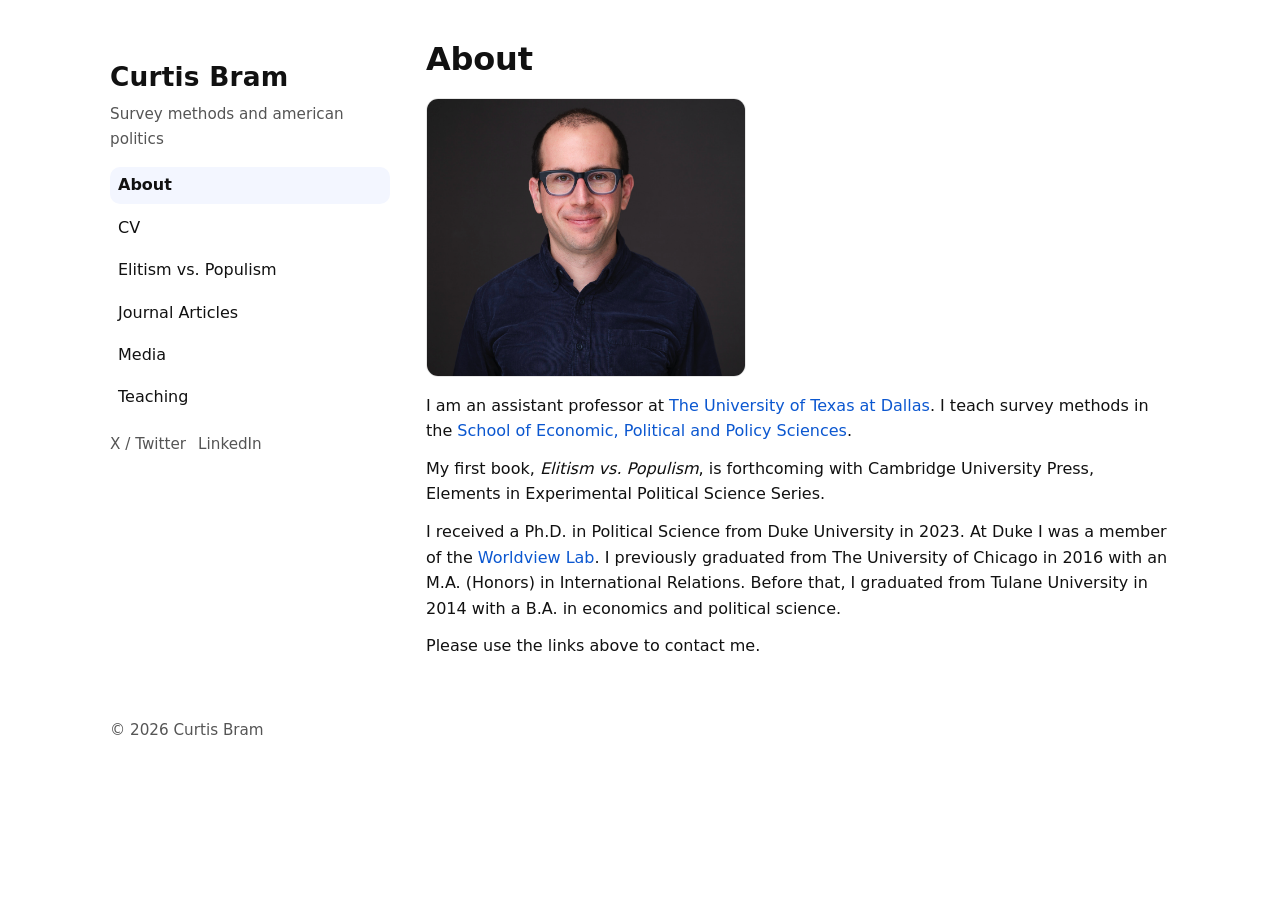
==== index.html @ 61cbe319 "Add files via upload" ====
<!doctype html>
<html lang="en">
<head>
  <meta charset="utf-8">
  <meta name="viewport" content="width=device-width, initial-scale=1">
  <title>About | Curtis Bram</title>
  <meta name="description" content="Curtis Bram is an assistant professor at The University of Texas at Dallas. Survey methods and american politics.">
  <link rel="stylesheet" href="/assets/css/styles.css">
</head>
<body>
  <a class="skip-link" href="#main">Skip to content</a>

  <div class="layout">
    <header class="site-header">
      <div class="brand">
        <a class="site-title" href="/">Curtis Bram</a>
        <p class="site-tagline">Survey methods and american politics</p>
      </div>

      <button class="nav-toggle" aria-expanded="false" aria-controls="site-nav">Menu</button>

      <nav id="site-nav" class="site-nav" aria-label="Primary">
          <a href="/" class="active">About</a>
          <a href="/vitae/" class="">CV</a>
          <a href="/elitism-vs-populism/" class="">Elitism vs. Populism</a>
          <a href="/publications/" class="">Journal Articles</a>
          <a href="/media/" class="">Media</a>
          <a href="/teaching/" class="">Teaching</a>
      </nav>

      <div class="social" aria-label="Social links">
        <a href="https://twitter.com/curtisgbram" target="_blank" rel="noopener noreferrer">X / Twitter</a>
        <a href="https://www.linkedin.com/in/curtisbram" target="_blank" rel="noopener noreferrer">LinkedIn</a>
      </div>
    </header>

    <main id="main" class="content">
      <h1>About</h1>

      <figure class="headshot">
        <picture>
          <source srcset="/assets/img/headshot.webp" type="image/webp">
          <img src="/assets/img/headshot.jpg" alt="Portrait of Curtis Bram" width="320" height="278" loading="lazy">
        </picture>
      </figure>

      <p>I am an assistant professor at <a href="https://www.utdallas.edu/" target="_blank" rel="noopener noreferrer">The University of Texas at Dallas</a>. I teach survey methods in the <a href="https://epps.utdallas.edu/" target="_blank" rel="noopener noreferrer">School of Economic, Political and Policy Sciences</a>.</p>

      <p>My first book, <em>Elitism vs. Populism</em>, is forthcoming with Cambridge University Press, Elements in Experimental Political Science Series.</p>

      <p>I received a Ph.D. in Political Science from Duke University in 2023. At Duke I was a member of the <a href="https://kenan.ethics.duke.edu/worldview-lab/" target="_blank" rel="noopener noreferrer">Worldview Lab</a>. I previously graduated from The University of Chicago in 2016 with an M.A. (Honors) in International Relations. Before that, I graduated from Tulane University in 2014 with a B.A. in economics and political science.</p>

      <p>Please use the links above to contact me.</p>

    </main>
  </div>

  <footer class="site-footer">
    <p>© <span id="year"></span> Curtis Bram</p>
  </footer>

  <script src="/assets/js/nav.js"></script>
</body>
</html>
---- assets/css/styles.css ----
:root{
  --text:#111;
  --muted:#555;
  --border:#e6e6e6;
  --bg:#fff;
  --link:#0b57d0;
  --maxw:1100px;
  --sidebar:280px;
  --radius:12px;
}

*{box-sizing:border-box;}
html,body{height:100%;}
body{
  margin:0;
  font-family: system-ui, -apple-system, Segoe UI, Roboto, Helvetica, Arial, "Apple Color Emoji","Segoe UI Emoji";
  color:var(--text);
  background:var(--bg);
  line-height:1.6;
}

a{color:var(--link); text-decoration:none;}
a:hover{text-decoration:underline;}
a:focus-visible, button:focus-visible{outline:3px solid #9cc3ff; outline-offset:2px;}

.skip-link{
  position:absolute;
  left:-999px;
  top:auto;
  width:1px;
  height:1px;
  overflow:hidden;
}
.skip-link:focus{
  left:1rem;
  top:1rem;
  width:auto;
  height:auto;
  padding:.5rem .75rem;
  background:#fff;
  border:1px solid var(--border);
  border-radius:8px;
  z-index:9999;
}

.layout{
  max-width:var(--maxw);
  margin:0 auto;
  padding:2.5rem 1.25rem 2rem;
  display:grid;
  grid-template-columns: var(--sidebar) minmax(0, 1fr);
  gap:2.25rem;
}

.site-header{
  align-self:start;
  position:sticky;
  top:1.25rem;
  padding:1rem 0;
}

.brand{
  margin-bottom:1rem;
}
.site-title{
  display:inline-block;
  font-size:1.65rem;
  font-weight:700;
  letter-spacing:0.2px;
  color:var(--text);
}
.site-tagline{
  margin:.25rem 0 0;
  color:var(--muted);
  font-size:.95rem;
}

.nav-toggle{
  display:none;
  margin:.75rem 0 0;
  padding:.55rem .7rem;
  border:1px solid var(--border);
  background:#fff;
  border-radius:10px;
  cursor:pointer;
  font-weight:600;
}

.site-nav{
  display:flex;
  flex-direction:column;
  gap:.35rem;
  margin:1rem 0 1rem;
  padding:0;
}

.site-nav a{
  padding:.35rem .5rem;
  border-radius:10px;
  color:var(--text);
}
.site-nav a.active{
  background:#f3f6ff;
  color:var(--text);
  font-weight:650;
}
.site-nav a:hover{
  background:#f6f6f6;
  text-decoration:none;
}

.social{
  display:flex;
  gap:.75rem;
  flex-wrap:wrap;
  margin-top:1rem;
  font-size:.95rem;
}
.social a{
  color:var(--muted);
}
.social a:hover{
  color:var(--text);
  text-decoration:underline;
}

.content{
  min-width:0;
}

.content h1{
  font-size:2rem;
  line-height:1.2;
  margin:0 0 1rem;
  letter-spacing:-0.2px;
}

.content h2{
  font-size:1.35rem;
  margin:2rem 0 .75rem;
}
.content h3{
  font-size:1.1rem;
  margin:1.5rem 0 .5rem;
}

.content p{
  margin:.75rem 0;
}

.headshot{
  margin:1.25rem 0 1rem;
}
.headshot img{
  display:block;
  width:min(320px, 100%);
  height:auto;
  border-radius:var(--radius);
  border:1px solid var(--border);
}

.meta-links{
  display:flex;
  flex-wrap:wrap;
  gap:.85rem;
  margin:1rem 0;
  padding:0;
  list-style:none;
}
.meta-links a{
  display:inline-block;
  padding:.25rem .5rem;
  border:1px solid var(--border);
  border-radius:999px;
  color:var(--text);
  background:#fff;
  font-size:.95rem;
}
.meta-links a:hover{
  background:#f6f6f6;
  text-decoration:none;
}

.pub-list{
  padding-left:1.25rem;
}
.pub-list > li{
  margin:1.1rem 0 1.7rem;
}
.pub-list em{font-style:italic;}
.pub-links{
  margin:.5rem 0 0;
  display:flex;
  flex-wrap:wrap;
  gap:.75rem;
  font-size:.95rem;
}
.pub-links a{
  color:var(--link);
}

.hr{
  height:1px;
  background:var(--border);
  border:0;
  margin:2rem 0;
}

.site-footer{
  max-width:var(--maxw);
  margin:0 auto;
  padding:0 1.25rem 2.5rem;
  color:var(--muted);
  font-size:.95rem;
}

.note{
  padding:1rem;
  border:1px solid var(--border);
  border-radius:var(--radius);
  background:#fafafa;
  color:var(--muted);
}

@media (max-width: 860px){
  .layout{
    grid-template-columns: 1fr;
    padding-top:1.5rem;
  }

  .site-header{
    position:static;
    padding:0;
  }

  .nav-toggle{
    display:inline-flex;
    align-items:center;
    gap:.5rem;
  }

  .site-nav{
    margin:.75rem 0 0;
    border:1px solid var(--border);
    border-radius:var(--radius);
    padding:.5rem;
    max-height:0;
    overflow:hidden;
    transition:max-height 180ms ease;
  }

  .site-nav.open{
    max-height:320px;
  }
}
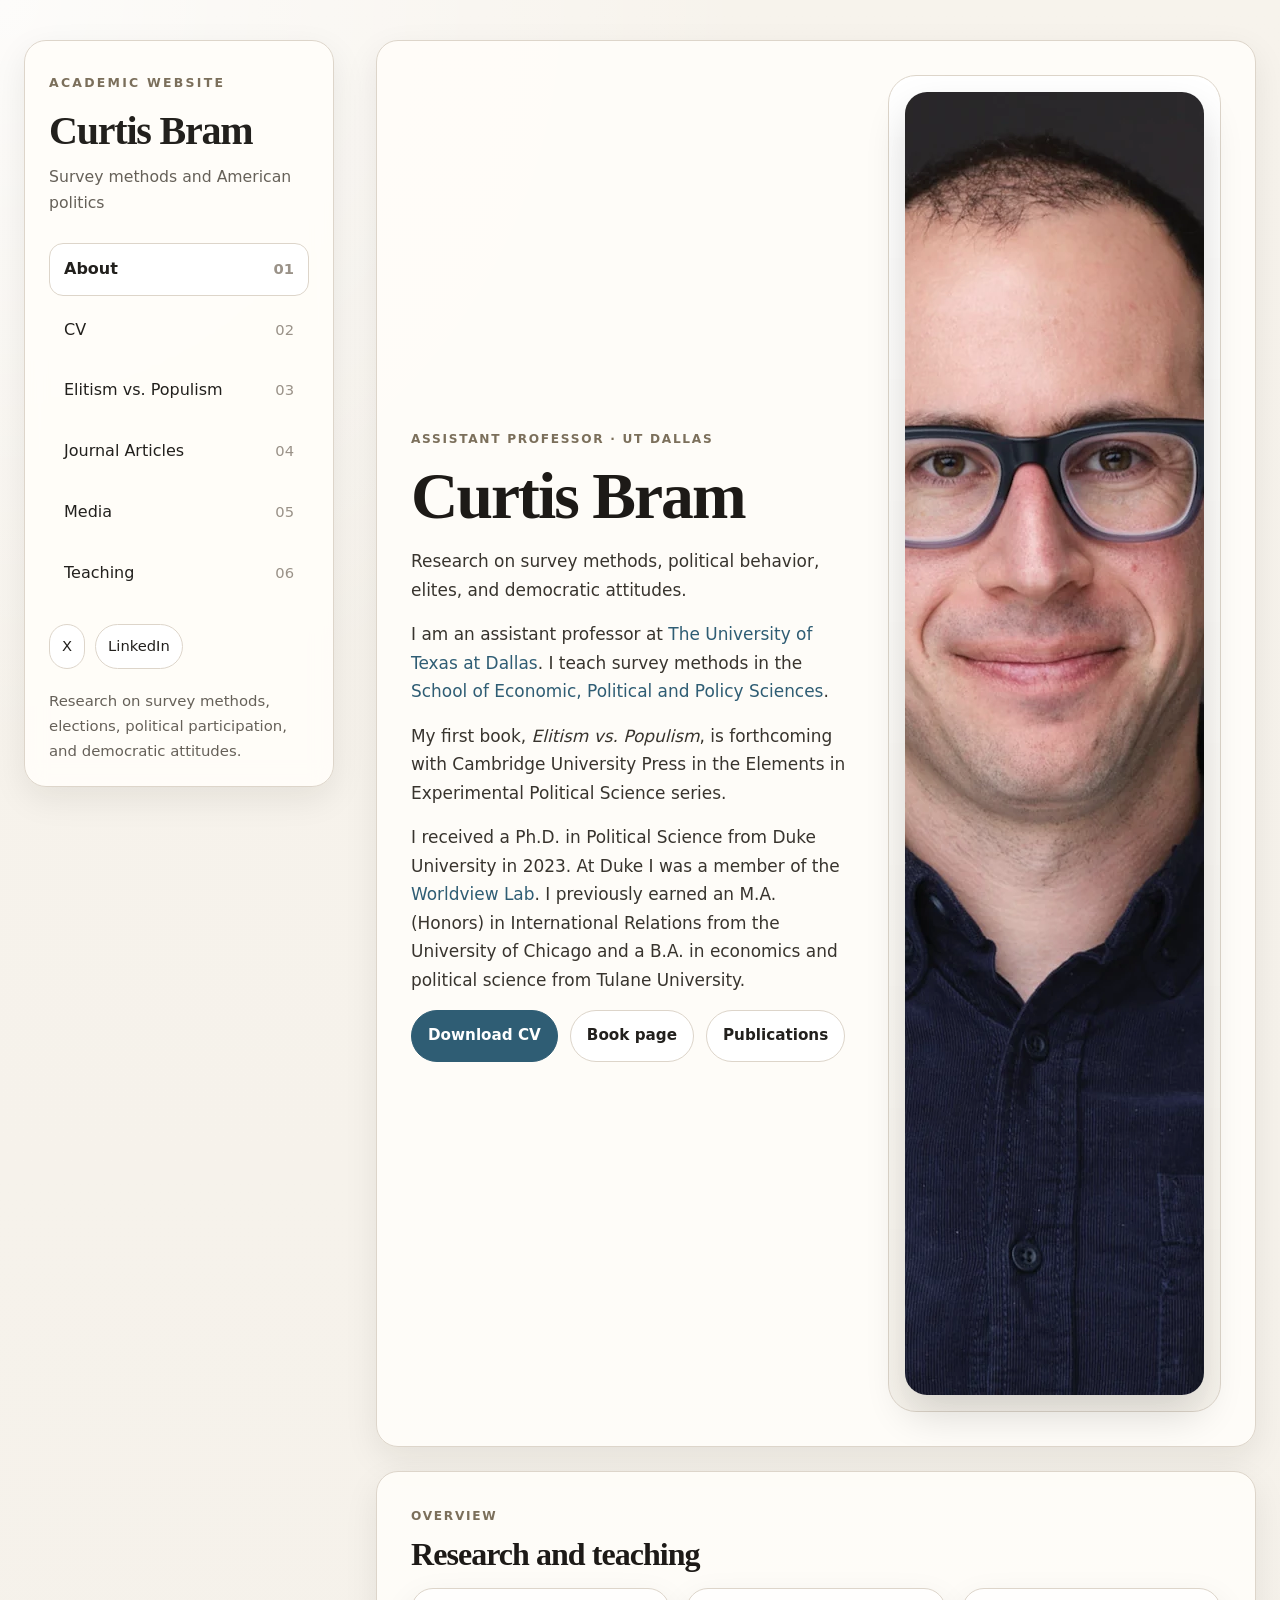
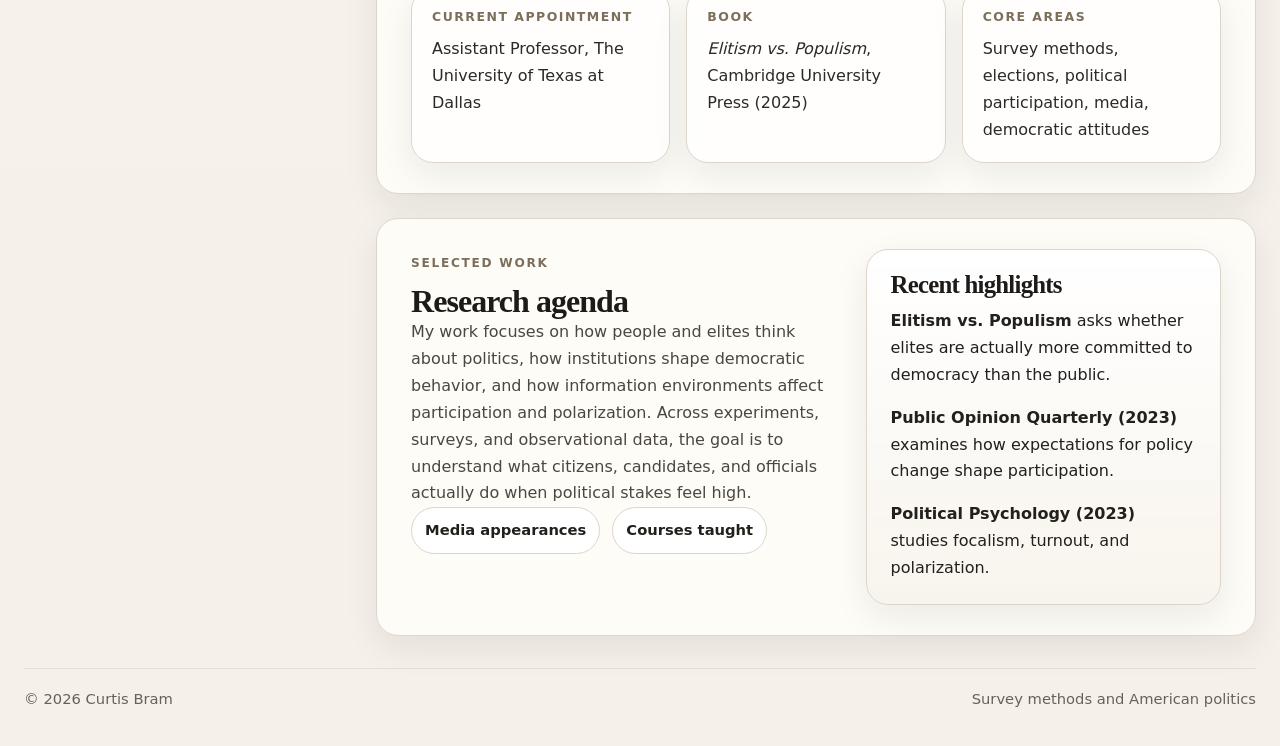
==== commit 1e5b7e44: "Add files via upload" ====
--- a/index.html
+++ b/index.html
@@ -3,62 +3,136 @@
 <head>
   <meta charset="utf-8">
   <meta name="viewport" content="width=device-width, initial-scale=1">
+  <script>
+(function () {
+  var host = window.location.hostname || "";
+  var base = "/";
+  if (host.endsWith("github.io")) {
+    var parts = window.location.pathname.split("/").filter(Boolean);
+    if (parts.length > 0) {
+      base = "/" + parts[0] + "/";
+    }
+  }
+  document.write('<base href="' + base + '">');
+})();
+</script>
   <title>About | Curtis Bram</title>
-  <meta name="description" content="Curtis Bram is an assistant professor at The University of Texas at Dallas. Survey methods and american politics.">
-  <link rel="stylesheet" href="/assets/css/styles.css">
+  <meta name="description" content="Curtis Bram is an assistant professor at The University of Texas at Dallas. Research on survey methods and American politics.">
+  <meta name="theme-color" content="#f5f1ea">
+  <meta property="og:title" content="About | Curtis Bram">
+  <meta property="og:description" content="Curtis Bram is an assistant professor at The University of Texas at Dallas. Research on survey methods and American politics.">
+  <meta property="og:type" content="website">
+  <meta property="og:image" content="assets/img/headshot.jpg">
+  <link rel="stylesheet" href="assets/css/styles.css">
+  
 </head>
 <body>
   <a class="skip-link" href="#main">Skip to content</a>
+  <div class="shell">
+    <aside class="sidebar">
+      <div class="sidebar-card">
+        <div class="site-kicker">Academic website</div>
+        <a class="brand-link" href="./">
+          <h1 class="site-name">Curtis Bram</h1>
+        </a>
+        <p class="site-tagline">Survey methods and American politics</p>
+        <button class="nav-toggle" aria-expanded="false" aria-controls="site-nav">Menu</button>
+        <nav class="nav" id="site-nav" aria-label="Primary navigation">
+          <a href="./" aria-current="page"><span>About</span><span>01</span></a>
+<a href="vitae/"><span>CV</span><span>02</span></a>
+<a href="elitism-vs-populism/"><span>Elitism vs. Populism</span><span>03</span></a>
+<a href="publications/"><span>Journal Articles</span><span>04</span></a>
+<a href="media/"><span>Media</span><span>05</span></a>
+<a href="teaching/"><span>Teaching</span><span>06</span></a>
+        </nav>
+        <div class="social-list" aria-label="Social links">
+          <a class="social-pill" href="https://twitter.com/curtisgbram" target="_blank" rel="noopener noreferrer">X</a><a class="social-pill" href="https://www.linkedin.com/in/curtisbram" target="_blank" rel="noopener noreferrer">LinkedIn</a>
+        </div>
+        <p class="sidebar-note">Research on survey methods, elections, political participation, and democratic attitudes.</p>
+      </div>
+    </aside>
+    <main class="main" id="main">
+      
+<section class="hero-card">
+  <div class="hero-grid">
+    <div class="hero-copy">
+      <div class="eyebrow">Assistant Professor · UT Dallas</div>
+      <h2 class="hero-title">Curtis Bram</h2>
+      <p class="hero-subtitle">Research on survey methods, political behavior, elites, and democratic attitudes.</p>
+      <p>I am an assistant professor at <a href="https://www.utdallas.edu/" target="_blank" rel="noopener noreferrer">The University of Texas at Dallas</a>. I teach survey methods in the <a href="https://epps.utdallas.edu/" target="_blank" rel="noopener noreferrer">School of Economic, Political and Policy Sciences</a>.</p>
+      <p>My first book, <em>Elitism vs. Populism</em>, is forthcoming with Cambridge University Press in the Elements in Experimental Political Science series.</p>
+      <p>I received a Ph.D. in Political Science from Duke University in 2023. At Duke I was a member of the <a href="https://kenan.ethics.duke.edu/worldview-lab/" target="_blank" rel="noopener noreferrer">Worldview Lab</a>. I previously earned an M.A. (Honors) in International Relations from the University of Chicago and a B.A. in economics and political science from Tulane University.</p>
+      <div class="hero-actions">
+        <a class="btn btn-primary" href="vitae/">Download CV</a>
+        <a class="btn" href="elitism-vs-populism/">Book page</a>
+        <a class="btn" href="publications/">Publications</a>
+      </div>
+    </div>
+    <div class="hero-photo-wrap">
+      <div class="hero-photo">
+        <picture>
+          <source srcset="assets/img/headshot.webp" type="image/webp">
+          <img src="assets/img/headshot.jpg" alt="Portrait of Curtis Bram" width="1500" height="1303">
+        </picture>
+      </div>
+      <p class="hero-caption"></p>
+    </div>
+  </div>
+</section>
 
-  <div class="layout">
-    <header class="site-header">
-      <div class="brand">
-        <a class="site-title" href="/">Curtis Bram</a>
-        <p class="site-tagline">Survey methods and american politics</p>
+<section class="panel">
+  <div class="section-header">
+    <div>
+      <div class="eyebrow">Overview</div>
+      <h2 class="section-title">Research and teaching</h2>
+    </div>
+  </div>
+  <div class="grid-3">
+    <div class="stat">
+      <p class="stat-label">Current appointment</p>
+      <p class="stat-value">Assistant Professor, The University of Texas at Dallas</p>
+    </div>
+    <div class="stat">
+      <p class="stat-label">Book</p>
+      <p class="stat-value"><em>Elitism vs. Populism</em>, Cambridge University Press (2025)</p>
+    </div>
+    <div class="stat">
+      <p class="stat-label">Core areas</p>
+      <p class="stat-value">Survey methods, elections, political participation, media, democratic attitudes</p>
+    </div>
+  </div>
+</section>
+
+<section class="panel">
+  <div class="callout-grid">
+    <div>
+      <div class="eyebrow">Selected work</div>
+      <h2 class="section-title">Research agenda</h2>
+      <p class="section-copy">My work focuses on how people and elites think about politics, how institutions shape democratic behavior, and how information environments affect participation and polarization. Across experiments, surveys, and observational data, the goal is to understand what citizens, candidates, and officials actually do when political stakes feel high.</p>
+      <div class="button-row">
+        <a class="link-chip" href="media/">Media appearances</a>
+        <a class="link-chip" href="teaching/">Courses taught</a>
       </div>
-
-      <button class="nav-toggle" aria-expanded="false" aria-controls="site-nav">Menu</button>
-
-      <nav id="site-nav" class="site-nav" aria-label="Primary">
-          <a href="/" class="active">About</a>
-          <a href="/vitae/" class="">CV</a>
-          <a href="/elitism-vs-populism/" class="">Elitism vs. Populism</a>
-          <a href="/publications/" class="">Journal Articles</a>
-          <a href="/media/" class="">Media</a>
-          <a href="/teaching/" class="">Teaching</a>
-      </nav>
-
-      <div class="social" aria-label="Social links">
-        <a href="https://twitter.com/curtisgbram" target="_blank" rel="noopener noreferrer">X / Twitter</a>
-        <a href="https://www.linkedin.com/in/curtisbram" target="_blank" rel="noopener noreferrer">LinkedIn</a>
-      </div>
-    </header>
-
-    <main id="main" class="content">
-      <h1>About</h1>
-
-      <figure class="headshot">
-        <picture>
-          <source srcset="/assets/img/headshot.webp" type="image/webp">
-          <img src="/assets/img/headshot.jpg" alt="Portrait of Curtis Bram" width="320" height="278" loading="lazy">
-        </picture>
-      </figure>
-
-      <p>I am an assistant professor at <a href="https://www.utdallas.edu/" target="_blank" rel="noopener noreferrer">The University of Texas at Dallas</a>. I teach survey methods in the <a href="https://epps.utdallas.edu/" target="_blank" rel="noopener noreferrer">School of Economic, Political and Policy Sciences</a>.</p>
-
-      <p>My first book, <em>Elitism vs. Populism</em>, is forthcoming with Cambridge University Press, Elements in Experimental Political Science Series.</p>
-
-      <p>I received a Ph.D. in Political Science from Duke University in 2023. At Duke I was a member of the <a href="https://kenan.ethics.duke.edu/worldview-lab/" target="_blank" rel="noopener noreferrer">Worldview Lab</a>. I previously graduated from The University of Chicago in 2016 with an M.A. (Honors) in International Relations. Before that, I graduated from Tulane University in 2014 with a B.A. in economics and political science.</p>
-
-      <p>Please use the links above to contact me.</p>
+    </div>
+    <div class="book-callout">
+      <h3 class="card-title">Recent highlights</h3>
+      <ul class="list-clean">
+        <li><strong>Elitism vs. Populism</strong> asks whether elites are actually more committed to democracy than the public.</li>
+        <li><strong>Public Opinion Quarterly (2023)</strong> examines how expectations for policy change shape participation.</li>
+        <li><strong>Political Psychology (2023)</strong> studies focalism, turnout, and polarization.</li>
+      </ul>
+    </div>
+  </div>
+</section>
 
     </main>
   </div>
-
-  <footer class="site-footer">
-    <p>© <span id="year"></span> Curtis Bram</p>
+  <footer class="footer">
+    <div class="footer-inner">
+      <div>© <span id="year"></span> Curtis Bram</div>
+      <div>Survey methods and American politics</div>
+    </div>
   </footer>
-
-  <script src="/assets/js/nav.js"></script>
+  <script src="assets/js/site.js"></script>
 </body>
-</html>
+</html>
--- a/assets/css/styles.css
+++ b/assets/css/styles.css
@@ -1,255 +1,358 @@
+
 :root{
-  --text:#111;
-  --muted:#555;
-  --border:#e6e6e6;
-  --bg:#fff;
-  --link:#0b57d0;
-  --maxw:1100px;
-  --sidebar:280px;
-  --radius:12px;
-}
-
+  --bg:#f5f1ea;
+  --paper:#fffdf9;
+  --paper-2:#fcfaf6;
+  --text:#22201d;
+  --muted:#666159;
+  --line:#ddd5ca;
+  --line-2:#e7dfd4;
+  --accent:#2f5d74;
+  --accent-2:#7b6f5b;
+  --shadow:0 12px 34px rgba(26,23,19,.08);
+  --radius:22px;
+  --max:1280px;
+  --sidebar:310px;
+}
 *{box-sizing:border-box;}
-html,body{height:100%;}
+html{scroll-behavior:smooth;}
 body{
   margin:0;
-  font-family: system-ui, -apple-system, Segoe UI, Roboto, Helvetica, Arial, "Apple Color Emoji","Segoe UI Emoji";
-  color:var(--text);
-  background:var(--bg);
-  line-height:1.6;
-}
-
-a{color:var(--link); text-decoration:none;}
+  color:var(--text);
+  background:
+    radial-gradient(circle at top left, rgba(255,255,255,.75), transparent 28%),
+    linear-gradient(180deg, #f7f3ec 0%, var(--bg) 100%);
+  font-family: Inter, ui-sans-serif, system-ui, -apple-system, BlinkMacSystemFont, "Segoe UI", sans-serif;
+  line-height:1.68;
+  text-rendering:optimizeLegibility;
+}
+a{color:var(--accent); text-decoration:none;}
 a:hover{text-decoration:underline;}
-a:focus-visible, button:focus-visible{outline:3px solid #9cc3ff; outline-offset:2px;}
-
-.skip-link{
-  position:absolute;
-  left:-999px;
-  top:auto;
-  width:1px;
-  height:1px;
-  overflow:hidden;
-}
-.skip-link:focus{
-  left:1rem;
-  top:1rem;
-  width:auto;
-  height:auto;
-  padding:.5rem .75rem;
-  background:#fff;
-  border:1px solid var(--border);
-  border-radius:8px;
-  z-index:9999;
-}
-
-.layout{
-  max-width:var(--maxw);
+a:focus-visible, button:focus-visible{outline:3px solid rgba(47,93,116,.35); outline-offset:3px;}
+img{max-width:100%; display:block;}
+.skip-link{position:absolute; left:-9999px; top:auto;}
+.skip-link:focus{left:1rem; top:1rem; z-index:1000; background:#fff; padding:.65rem .9rem; border-radius:10px; border:1px solid var(--line);}
+
+.shell{
+  max-width:var(--max);
   margin:0 auto;
-  padding:2.5rem 1.25rem 2rem;
+  padding:40px 24px 32px;
   display:grid;
-  grid-template-columns: var(--sidebar) minmax(0, 1fr);
-  gap:2.25rem;
-}
-
-.site-header{
+  gap:42px;
+  grid-template-columns:minmax(260px,var(--sidebar)) minmax(0,1fr);
+}
+.sidebar{
+  position:sticky;
+  top:24px;
   align-self:start;
-  position:sticky;
-  top:1.25rem;
-  padding:1rem 0;
-}
-
-.brand{
-  margin-bottom:1rem;
-}
-.site-title{
+}
+.sidebar-card,
+.panel,
+.notice,
+.pub-card,
+.media-card,
+.course-card,
+.stat,
+.cta-card,
+.hero-card,
+.book-callout,
+.cv-panel{
+  border:1px solid var(--line);
+  background:rgba(255,253,249,.93);
+  box-shadow:var(--shadow);
+  border-radius:var(--radius);
+}
+.sidebar-card{
+  padding:28px 24px 22px;
+  backdrop-filter: blur(10px);
+}
+.brand-link{
+  color:var(--text);
+  text-decoration:none;
+}
+.brand-link:hover{text-decoration:none;}
+.site-name{
+  margin:0;
+  font-family: "Iowan Old Style", "Palatino Linotype", Palatino, "Book Antiqua", Georgia, serif;
+  font-size:2.5rem;
+  line-height:1.05;
+  letter-spacing:-.03em;
+  font-weight:600;
+}
+.site-tagline{
+  margin:12px 0 0;
+  color:var(--muted);
+  font-size:.98rem;
+}
+.site-kicker{
   display:inline-block;
-  font-size:1.65rem;
+  margin:0 0 16px;
+  color:var(--accent-2);
+  font-size:.78rem;
+  text-transform:uppercase;
+  letter-spacing:.18em;
   font-weight:700;
-  letter-spacing:0.2px;
-  color:var(--text);
-}
-.site-tagline{
-  margin:.25rem 0 0;
-  color:var(--muted);
-  font-size:.95rem;
-}
-
+}
 .nav-toggle{
   display:none;
-  margin:.75rem 0 0;
-  padding:.55rem .7rem;
-  border:1px solid var(--border);
+  margin:18px 0 0;
+  border:1px solid var(--line);
   background:#fff;
-  border-radius:10px;
+  padding:.8rem 1rem;
+  border-radius:14px;
+  font:inherit;
+  font-weight:600;
+  color:var(--text);
   cursor:pointer;
+}
+.nav{
+  margin:26px 0 0;
+  padding:0;
+  display:grid;
+  gap:8px;
+}
+.nav a{
+  display:flex;
+  align-items:center;
+  justify-content:space-between;
+  gap:12px;
+  padding:12px 14px;
+  border-radius:14px;
+  color:var(--text);
+  border:1px solid transparent;
+  transition:transform .12s ease, background .12s ease, border-color .12s ease;
+}
+.nav a:hover{
+  text-decoration:none;
+  background:rgba(255,255,255,.72);
+  border-color:var(--line-2);
+  transform:translateX(2px);
+}
+.nav a[aria-current="page"]{
+  background:#fff;
+  border-color:var(--line);
+  font-weight:650;
+}
+.nav a span:last-child{
+  color:#9a9288;
+  font-size:.92rem;
+}
+.social-list{
+  display:flex;
+  gap:10px;
+  flex-wrap:wrap;
+  margin:24px 0 0;
+}
+.social-pill{
+  display:inline-flex;
+  align-items:center;
+  gap:8px;
+  padding:9px 12px;
+  border-radius:999px;
+  border:1px solid var(--line);
+  background:#fff;
+  color:var(--text);
+  font-size:.92rem;
+}
+.social-pill:hover{text-decoration:none; background:#faf8f4;}
+.sidebar-note{
+  margin:20px 0 0;
+  color:var(--muted);
+  font-size:.93rem;
+}
+
+.main{
+  min-width:0;
+  display:grid;
+  gap:24px;
+}
+.panel{padding:30px 34px;}
+.eyebrow{
+  display:inline-block;
+  margin:0 0 12px;
+  color:var(--accent-2);
+  font-weight:700;
+  text-transform:uppercase;
+  letter-spacing:.14em;
+  font-size:.76rem;
+}
+.page-title,
+.hero-title,
+.section-title,
+.card-title,
+.pub-title,
+.cv-title,
+.course-title,
+.media-title{
+  font-family: "Iowan Old Style", "Palatino Linotype", Palatino, "Book Antiqua", Georgia, serif;
+  letter-spacing:-.03em;
+  line-height:1.06;
+  color:#1d1a17;
+}
+.page-title{font-size:3.1rem; margin:0 0 12px;}
+.page-intro{font-size:1.08rem; color:#3c3833; max-width:72ch;}
+.hero-card{padding:34px; overflow:hidden;}
+.hero-grid{
+  display:grid;
+  gap:34px;
+  grid-template-columns: minmax(0, 1.2fr) minmax(280px, .9fr);
+  align-items:center;
+}
+.hero-copy p{margin:0 0 16px; font-size:1.06rem; color:#38342e;}
+.hero-title{font-size:4.1rem; margin:0 0 16px;}
+.hero-subtitle{font-size:1.12rem; color:var(--muted); margin:0 0 22px;}
+.hero-actions,
+.link-row,
+.button-row{
+  display:flex;
+  gap:12px;
+  flex-wrap:wrap;
+}
+.btn,
+.link-chip,
+.pill{
+  display:inline-flex;
+  align-items:center;
+  justify-content:center;
+  gap:8px;
+  padding:12px 16px;
+  border-radius:999px;
+  border:1px solid var(--line);
+  background:#fff;
+  color:var(--text);
   font-weight:600;
-}
-
-.site-nav{
+  font-size:.95rem;
+  transition:transform .12s ease, background .12s ease;
+}
+.btn:hover,
+.link-chip:hover,
+.pill:hover{
+  text-decoration:none;
+  transform:translateY(-1px);
+  background:#faf8f5;
+}
+.btn-primary{
+  background:var(--accent);
+  border-color:var(--accent);
+  color:#fff;
+}
+.btn-primary:hover{background:#274d60;}
+.hero-photo-wrap{
+  position:relative;
+  padding:16px;
+  background:linear-gradient(180deg, rgba(255,255,255,.88), rgba(247,243,235,.92));
+  border:1px solid var(--line);
+  border-radius:28px;
+}
+.hero-photo{
+  border-radius:22px;
+  overflow:hidden;
+  box-shadow:0 20px 40px rgba(0,0,0,.14);
+}
+.hero-photo img{
+  width:100%;
+  aspect-ratio: 1 / 1;
+  object-fit:cover;
+}
+.hero-caption{
+  margin:12px 0 0;
+  color:var(--muted);
+  font-size:.9rem;
+}
+.hero-caption:empty{display:none;}
+.grid-2{display:grid; gap:24px; grid-template-columns:repeat(2, minmax(0,1fr));}
+.grid-3{display:grid; gap:16px; grid-template-columns:repeat(3, minmax(0,1fr));}
+.stat{padding:18px 20px; background:rgba(255,255,255,.8);}
+.stat-label{font-size:.78rem; text-transform:uppercase; letter-spacing:.12em; color:var(--accent-2); font-weight:700; margin:0 0 8px;}
+.stat-value{font-size:1rem; color:#2d2924; margin:0;}
+.section-header{display:flex; justify-content:space-between; gap:14px; align-items:end; margin:0 0 16px;}
+.section-title{font-size:2rem; margin:0;}
+.section-copy{color:#4b4640; max-width:72ch; margin:0;}
+.notice{padding:18px 20px; color:#4b4640; background:#faf7f1;}
+.notice p{margin:0;}
+.callout-grid{display:grid; gap:20px; grid-template-columns:1.1fr .9fr;}
+.book-callout{padding:22px 24px; background:linear-gradient(180deg, rgba(255,255,255,.94), rgba(248,244,237,.98));}
+.book-callout h3{margin:0 0 10px; font-size:1.55rem;}
+.book-callout p{margin:0 0 14px; color:#46413a;}
+.list-clean{list-style:none; padding:0; margin:0; display:grid; gap:16px;}
+.list-clean li{margin:0;}
+
+.pub-list{display:grid; gap:18px;}
+.pub-card{padding:22px 22px 18px; position:relative; overflow:hidden;}
+.pub-head{display:grid; gap:12px; grid-template-columns:1fr auto; align-items:start;}
+.pub-title{margin:0; font-size:1.5rem;}
+.pub-meta{margin:0; color:#4f4942;}
+.pub-year{display:inline-flex; align-items:center; justify-content:center; min-width:72px; padding:8px 12px; border-radius:999px; background:#f0ebe3; color:#544d44; font-weight:700;}
+.pub-card p{margin:12px 0 0; color:#3d3934;}
+.link-row{margin-top:16px;}
+.link-chip{padding:10px 13px; font-weight:600; font-size:.92rem;}
+
+.media-grid{display:grid; gap:18px; grid-template-columns:1fr;}
+.media-card{padding:18px 20px;}
+.media-card p{margin:0 0 10px; color:#3e3a35;}
+.media-title{margin:0 0 10px; font-size:1.2rem;}
+.media-hero{display:grid; gap:26px; grid-template-columns:minmax(0,1fr) minmax(280px,420px); align-items:start;}
+.media-photo{border-radius:22px; overflow:hidden; box-shadow:0 18px 38px rgba(0,0,0,.14); border:1px solid var(--line); background:#fff;}
+.media-photo img{width:100%; height:auto;}
+
+.course-columns{display:grid; gap:18px; grid-template-columns:repeat(2, minmax(0,1fr));}
+.course-card{padding:20px 22px;}
+.course-card h3{margin:0 0 16px; font-size:1.45rem;}
+.course-list{display:grid; gap:14px; margin:0;}
+.course-item{padding-top:14px; border-top:1px solid var(--line-2);}
+.course-item:first-child{padding-top:0; border-top:0;}
+.course-title{margin:0 0 4px; font-size:1.08rem;}
+.course-role{color:var(--muted); font-size:.94rem; margin:0 0 4px;}
+.course-term{color:#3b3732; font-weight:600; margin:0;}
+
+.cv-panel{padding:28px;}
+.cv-head{display:flex; justify-content:space-between; gap:16px; align-items:flex-start; flex-wrap:wrap;}
+.cv-title{font-size:2.2rem; margin:0 0 10px;}
+.cv-frame{margin-top:22px; border:1px solid var(--line); border-radius:18px; overflow:hidden; background:#fff; min-height:920px;}
+.cv-frame iframe{display:block; width:100%; min-height:920px; border:0;}
+.small-note{margin-top:12px; color:var(--muted); font-size:.92rem;}
+
+.footer{
+  max-width:var(--max);
+  margin:0 auto;
+  padding:0 24px 34px;
+  color:var(--muted);
+  font-size:.92rem;
+}
+.footer-inner{
+  border-top:1px solid rgba(0,0,0,.08);
+  padding-top:18px;
   display:flex;
-  flex-direction:column;
-  gap:.35rem;
-  margin:1rem 0 1rem;
-  padding:0;
-}
-
-.site-nav a{
-  padding:.35rem .5rem;
-  border-radius:10px;
-  color:var(--text);
-}
-.site-nav a.active{
-  background:#f3f6ff;
-  color:var(--text);
-  font-weight:650;
-}
-.site-nav a:hover{
-  background:#f6f6f6;
-  text-decoration:none;
-}
-
-.social{
-  display:flex;
-  gap:.75rem;
+  justify-content:space-between;
+  gap:12px;
   flex-wrap:wrap;
-  margin-top:1rem;
-  font-size:.95rem;
-}
-.social a{
-  color:var(--muted);
-}
-.social a:hover{
-  color:var(--text);
-  text-decoration:underline;
-}
-
-.content{
-  min-width:0;
-}
-
-.content h1{
-  font-size:2rem;
-  line-height:1.2;
-  margin:0 0 1rem;
-  letter-spacing:-0.2px;
-}
-
-.content h2{
-  font-size:1.35rem;
-  margin:2rem 0 .75rem;
-}
-.content h3{
-  font-size:1.1rem;
-  margin:1.5rem 0 .5rem;
-}
-
-.content p{
-  margin:.75rem 0;
-}
-
-.headshot{
-  margin:1.25rem 0 1rem;
-}
-.headshot img{
-  display:block;
-  width:min(320px, 100%);
-  height:auto;
-  border-radius:var(--radius);
-  border:1px solid var(--border);
-}
-
-.meta-links{
-  display:flex;
-  flex-wrap:wrap;
-  gap:.85rem;
-  margin:1rem 0;
-  padding:0;
-  list-style:none;
-}
-.meta-links a{
-  display:inline-block;
-  padding:.25rem .5rem;
-  border:1px solid var(--border);
-  border-radius:999px;
-  color:var(--text);
-  background:#fff;
-  font-size:.95rem;
-}
-.meta-links a:hover{
-  background:#f6f6f6;
-  text-decoration:none;
-}
-
-.pub-list{
-  padding-left:1.25rem;
-}
-.pub-list > li{
-  margin:1.1rem 0 1.7rem;
-}
-.pub-list em{font-style:italic;}
-.pub-links{
-  margin:.5rem 0 0;
-  display:flex;
-  flex-wrap:wrap;
-  gap:.75rem;
-  font-size:.95rem;
-}
-.pub-links a{
-  color:var(--link);
-}
-
-.hr{
-  height:1px;
-  background:var(--border);
-  border:0;
-  margin:2rem 0;
-}
-
-.site-footer{
-  max-width:var(--maxw);
-  margin:0 auto;
-  padding:0 1.25rem 2.5rem;
-  color:var(--muted);
-  font-size:.95rem;
-}
-
-.note{
-  padding:1rem;
-  border:1px solid var(--border);
-  border-radius:var(--radius);
-  background:#fafafa;
-  color:var(--muted);
-}
-
-@media (max-width: 860px){
-  .layout{
-    grid-template-columns: 1fr;
-    padding-top:1.5rem;
-  }
-
-  .site-header{
-    position:static;
-    padding:0;
-  }
-
-  .nav-toggle{
-    display:inline-flex;
-    align-items:center;
-    gap:.5rem;
-  }
-
-  .site-nav{
-    margin:.75rem 0 0;
-    border:1px solid var(--border);
-    border-radius:var(--radius);
-    padding:.5rem;
-    max-height:0;
-    overflow:hidden;
-    transition:max-height 180ms ease;
-  }
-
-  .site-nav.open{
-    max-height:320px;
-  }
-}
+}
+code.inline{padding:.15rem .35rem; border-radius:8px; background:#f0ebe3; border:1px solid var(--line); font-family:ui-monospace,SFMono-Regular,Menlo,Consolas,monospace; font-size:.9em;}
+
+@media (max-width: 1100px){
+  .shell{grid-template-columns:1fr; gap:26px;}
+  .sidebar{position:static;}
+  .sidebar-card{padding-bottom:20px;}
+  .nav-toggle{display:inline-flex;}
+  .nav{max-height:0; overflow:hidden; transition:max-height .22s ease; margin-top:16px;}
+  .nav.open{max-height:520px;}
+  .hero-grid,
+  .callout-grid,
+  .media-hero,
+  .course-columns,
+  .grid-2,
+  .grid-3{grid-template-columns:1fr;}
+}
+@media (max-width: 720px){
+  .shell{padding:22px 14px 24px;}
+  .panel,
+  .hero-card,
+  .cv-panel,
+  .sidebar-card{padding:22px 18px; border-radius:20px;}
+  .page-title{font-size:2.35rem;}
+  .hero-title{font-size:2.95rem;}
+  .section-title{font-size:1.75rem;}
+  .site-name{font-size:2rem;}
+  .pub-head{grid-template-columns:1fr;}
+  .footer{padding:0 14px 26px;}
+}
